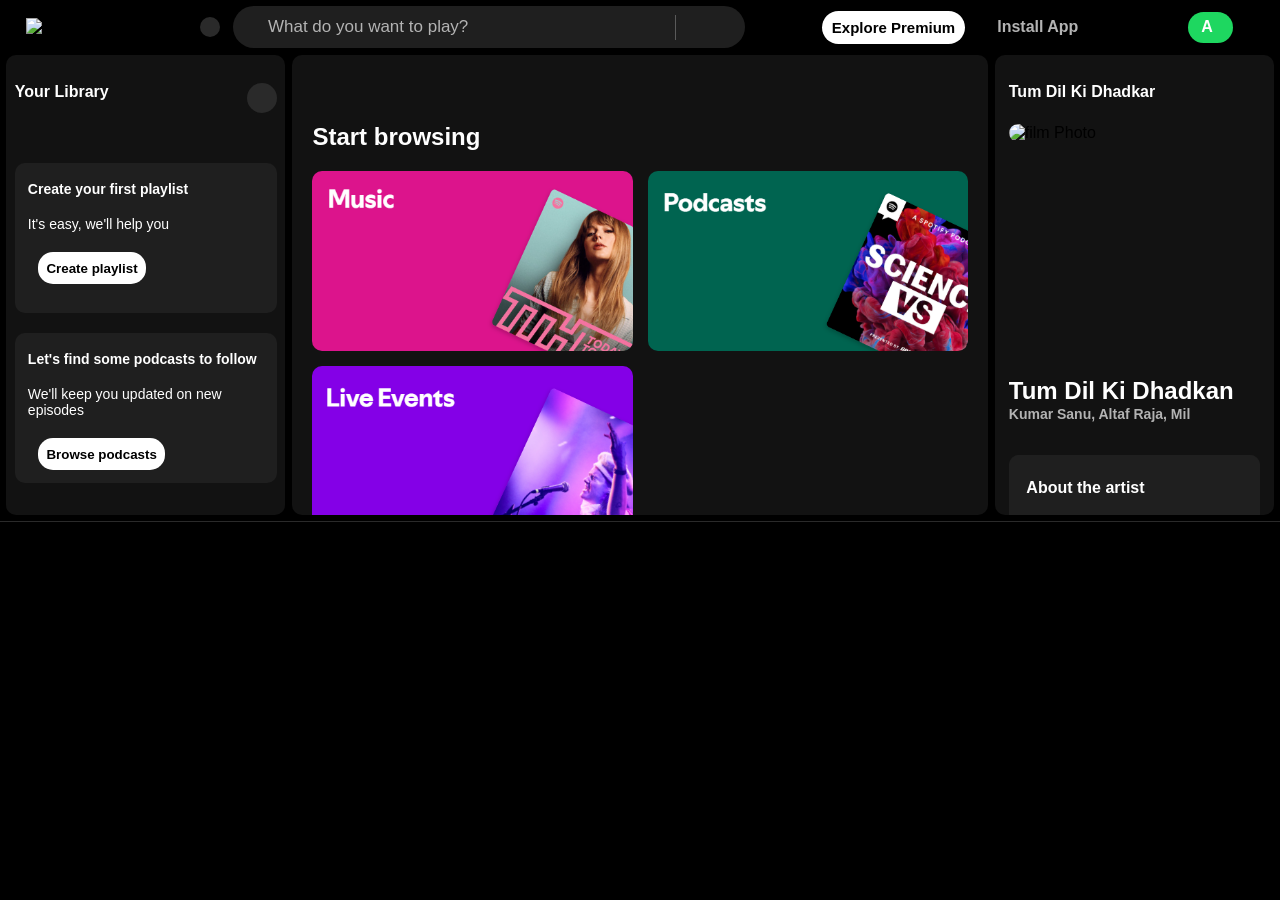
==== browser.html @ c5cc1c3a "Project Completed" ====
<!DOCTYPE HTML>
<html>
	<head>
		<title>
			Spotify Clone
		</title>

			<link rel="stylesheet" href="https://cdnjs.cloudflare.com/ajax/libs/remixicon/4.6.0/remixicon.css" integrity="sha512-kJlvECunwXftkPwyvHbclArO8wszgBGisiLeuDFwNM8ws+wKIw0sv1os3ClWZOcrEB2eRXULYUsm8OVRGJKwGA==" crossorigin="anonymous" referrerpolicy="no-referrer" />
			<link href="https://cdn.jsdelivr.net/npm/remixicon@4.6.0/fonts/remixicon.css" rel="stylesheet">
			<link href="https://fonts.googleapis.com/css2?family=Playfair+Display:wght@600;700&display=swap" rel="stylesheet">
			<link rel="stylesheet" href="https://cdnjs.cloudflare.com/ajax/libs/font-awesome/6.4.0/css/all.min.css">
			<link rel = "icon" href = "https://static.vecteezy.com/system/resources/previews/023/986/728/non_2x/spotify-logo-spotify-logo-transparent-spotify-icon-transparent-free-free-png.png"> 	
			
		<style>
			body
			{
				margin:0;
				padding:0;
				font-family: Arial, sans-serif;
				background-color:#000000;
			}
			nav
			{
				width:100%;
				background-color:#000000;
				display:flex;
				align-items:center;
				padding-top:.5%;
			}
			.n_logo
			{
				padding:10px 0;
				margin-left:2%;
			}
			.home_logo
			{
				border-radius:100%;
				background-color:#2A2A2A;
				padding:10px;
				margin-left:6%;
				font-size:24px;
				color:white;
			}
			.home_logo a
			{
				text-decoration:none;
				color:white;
			}
			.home_logo a:hover
			{ 
				color:white;
			}			
			.input_box
			{
				width:40%;
				background-color:#1F1F1F;
				display:flex;
				align-items:center;
				border-radius:30px;
				margin-left:1%;
			}
			.input_box:hover
			{
				background-color:#2A2A2A;
			}
			.search
			{
				padding:10px;
				font-size:24px;
				color:#B3B3B3;
				display:flex;
				align-items:center;
			}
			.input
			{
				height:40px;
				width:80%;
				padding-left:2%;
				background-color:#1F1F1F;
				border:none;
				font-size:17px;
				color:#1ED760;
			}
			input::placeholder
			{
				color:#B3B3B3;
			}
			.all-hover:hover
			{
				background-color:#2A2A2A;
			}			
			.divider
			{
				border-left:1px solid #5A5A5A;
				height:25px;
			}
			.legal_area ul li a,.folder_hover a,.hover_white a
			{
				text-decoration:none;
				color:#B3B3B3;
			}
			.folder_hover a:hover,.hover_white a:hover
			{
				color:white;
			}			
			.pre
			{
				padding:8px 10px;
				background-color:white;				
				border-radius:30px;
				font-size:15px;
				margin-left:6%;
				color:black;
			}
			.pre a
			{
				text-decoration:none;
				color:black;				
			}
			.pre a :hover,.pre:hover
			{
				color:#1F1F1F;
				font-size:15px;
				background-color:gray;
			}
			.pres
			{
				color:#B3B3B3;
				height:10%;
				width:7.5%;
				border-radius:12px;
				padding-bottom:0.5%;
				padding-top:0.5%;
				padding-left:0.5%;
				padding-right:0.5%;
				font-size:16px;
				margin-left:2%;
			}
			.press
			{
				color:#B3B3B3;				
				padding:3px;
				font-size:20px;
				margin-left:-4%;
				margin-left:2%;
			}
			.presss
			{
				color:white;
				height:10%;
				width:2%;
				border-radius:20px;
				padding-bottom:0.5%;
				padding-top:0.5%;
				padding-left:1%;
				padding-right:0.5%;
				font-size:16px;
				margin-left:2%;
				background-color:#1ED760;
			}
			main
			{
				padding:.5%;
				display:flex;
				justify-content:space-between;
				align-items:center;
			}
			.left-aside
			{
				width:22%;
				height:460px;
				background-color:#121212;
				border-radius:10px;
				color:white;
			}
			.left-aside-grid
			{
				display:grid;
				padding:8% 3%;
				grid-template-columns:auto;
				gap:20px;
			}
			.left_grid1
			{
				background-color:#1F1F1F;
				color:white;
				border-radius:10px;
				height:150px;
				padding:0 5%;
				font-size:14px;
			}
			.left_heading
			{
				display:flex;
				justify-content:space-between;
				padding:10% 3%;
				font-weight:550;
			}
			.plus_icon
			{
				height:30px;
				width:30px;
				border-radius:100%;
				font-size:25px;
				display:flex;
				align-items:center;
				justify-content:center;
				color:#B3B3B3;
				background-color:#2A2A2A;
			}
			.butn_area
			{
				padding:10px;
				margin-top:10px;
			}
			.creat_play_list_btn
			{
				padding:4%;
				background-color:white;
				border:none;
				border-radius:15px;
				font-weight:550;
			}
			.main_section
			{
				width:55%;
				background-color:#121212;
				border-radius:10px;
				height:460px;
				overflow-x:hidden;
				overflow-y:scroll;
				display:flex;
				justify-content:center;			
			}
			.main_section::-webkit-scrollbar
			{
				width:8px;
			}
			.main_section::-webkit-scrollbar-track 
			{
				border-radius:10px;
			}
			.main_section::-webkit-scrollbar-thumb 
			{
				background-color:#898989;
				border-radius:10px;
				height:5px;
				width:20px;
			}
			.overflow_box
			{
				width:100%;
				position:relative;
				background-color:#121212;
			}
			.main_containt_box
			{
				width:100%;
				position:relative;
				background-color:#121212;
			}
			.all_area
			{
				width:100%;
				display:flex;			
				position:sticky;
				top:0;
				
			}
			.music_area
			{
				display:flex;
				align-items:center;
				justify-content:space-between;
				width:33%;
			}
			.all_box1
			{
				background-color:#2A2A2A;
				padding:4%;
				border-radius:20px;
				color:white;
			}
			.main_box
			{
				padding:0% 8%;
			}
			.top_two
			{
				width:100%;
				display:flex;
				gap:4%;
			}
			.box_one
			{
				width:48%;
				background-color:#1F1F1F;
				height:50px;
				display:flex;
				align-items:center;
				font-weight:550;
				font-size:14px;
				color:white;
			}
			.main_img
			{
				width:50px;
				height:50px;
				margin-right:5px;
			}
			.Getting_started
			{
				width:70%;
				margin-top:50px;
				height:280px;
			}
			.getting_heading
			{
				width:100%;
				height:50px;
				display:flex;
				align-items:center;
				justify-content:space-between;
			}
			.font
			{
				font-size:24px;
				font-weight:550;
				color:white;
			}
			.font2
			{
				font-size:20px;
				color:#B3B3B3;
			}
			.like
			{
				padding:10px;
				margin-top:10px;
				width:100%;
				display:flex;
				align-items:center;
				justify-content:space-between;
				color:white;
			}
			.scroll_bar_area
			{
				width:100%;
				display:flex;
				align-items:center;
				flex-direction:row;
				overflow-y:hidden;
				overflow-x:scroll;
				scrollbar-width:none;
				gap:20px;
			}
			.item_area
			{
				padding:10px;
				border-radius:10px;
				color:white;
			}
			.item_area:hover
			{
				background-color:#727272;
			}
			.item_img
			{
				width:154px;
				height:154px;
				border-radius:10px;
			}
			.item_date
			{
				font-size:13px;
				color:#B3B3B3;
			}
			.bold
			{
				font-weight:550;
				color:white;
			}
			.coloumns_area
			{
				display:flex;
				justify-content:space-between;
				background-color:#121212;
				padding:20px;				
			}
			.column1
			{
				background-color:transparent;
				display:flex;
				flex-direction:column;
				width:16%;
			}
			.column1 h5,.right_top_heading
			{
				font-size:16px;
				font-weight:700;
				margin-bottom:18px;
				color:#FFFFFF;				
			}
			.column1 ul
			{
				list-style:none;
				background-color:transparent;
				padding:0;
			}
			.column1 ul li
			{
				margin-bottom:15px;
			}
			.column1 ul li a
			{
				text-decoration:none;
				color:#B3B3B3;
				font-weight:500;
				font-size:15px;
			}
			.column1 ul li a:hover
			{
				color:#FFFFFF;
			}
			.footer
			{
				background-color:#000000;
				border-top:1px solid #2A2A2A;
				width:100%;
				height:50px;
			}
			.social-links
			{
				display:flex;
				justify-content:center;
				align-items:center;
				gap:12px;
			}
			.social-links a {
				color: white;
				font-size: 20px;
				text-decoration: none;
			}
			.social-links div
			{	
				background-color:#2A2A2A;
				width:35px;
				height:35px;
				border-radius:100%;
				padding:2%;
				display:flex;
				justify-content:center;
				align-items:center;
				margin-top:25px;	
			}
			.social-links div:hover
			{	
				background-color:#727272;	
			}
			.hr-line
			{
				margin:0% 3%;
				border:1px solid #292929;
			}
			.last_foo
			{
				display:flex;				
			}
			.legal_area
			{				 				
				width:75%;
			}
			.legal_area ul
			{
				list-style:none;				
				display:flex;
				align-items:center;
				flex-wrap:wrap;
				gap:10px;
				padding:0% 3%;
			}
			.legal_area ul li a
			{
				text-decoration:none;
				color:#B3B3B3;
			}
			.legal_area ul li a:hover
			{
				color:#FFFFFF;
			}
			.copy_right
			{
				width:30%;
				display:flex;
				align-items:start;
				justify-content:right;
				padding-right:2%;
			}
			.right_aside
			{
				width:22%;
				height:460px;
				background-color:#121212;
				border-radius:10px;
				overflow-x:hidden;
				overflow-y:scroll;				
			}
			.right_aside::-webkit-scrollbar
			{
				width:8px;
			}
			.right_aside::-webkit-scrollbar-track 
			{
				border-radius:10px;
			}
			.right_aside::-webkit-scrollbar-thumb 
			{
				background-color:#898989;
				border-radius:10px;
				height:5px;
				width:20px;
			}			
			.scrolling_area
			{
				background-color:#121212;
				padding:10% 5%;
			}
			.right_top_heading
			{
				padding-bottom:2%;
			}
			.right_img1
			{
				height:245px;
				border-radius:10px;
			}
			._2ndheading
			{
				font-size:14px;
				color:#B3B3B3;
			}
			.top1
			{
				font-size:24px;
			}
			.headind2
			{
				padding:5% 0;
				line-height:20px;
			}
			.about_artist
			{
				background-color:#1F1F1F;
				border-radius:10px;
			}
			.about_backg
			{
				background-image:url("https://i.scdn.co/image/ab6761670000de4af40deddcf203954086d4c8c3");
				background-size:cover;
				height:155px;
				padding-top:1%;
				padding-left:7%;
				color:white;		
			    border-top-left-radius: 10px;
			    border-top-right-radius: 10px;				
			}
			.grid-items{
				background-color:#1F1F1F;
			}
			.discp
			{
				padding:5% 5%;
				color:white;
				padding-top:0;
			}
			.disp_area1
			{
				display:flex;
				align-items:Center;
				justify-content:space-between;
			}
			.descprition
			{
				font-size:15px;
				color:gray;
			}
			.follow_button button
			{
				padding:5px 10px;
				color:white;
				background-color:#121212;
				border:1px solid white;	
				border-radius:20px;
				font-weight:bold;
			}
			.gap
			{
				margin-top:15px;
			}
			.search_area
			{
				padding:7% 3%;	
				color:white;
			}
			.grid_area_contener
			{
				display:grid;
				grid-template-columns: auto auto ;				
				gap:15px;
				margin-bottom:10%;
			}
			.grid_area_contener img,.grid_area_contener_all img
			{
				border-radius:10px;
				height:180px;
				width:100%;
			}
			.grid_area_contener_all
			{
				display:grid;
				grid-template-columns:auto auto;
				gap:15px;
			}
			
		</style>
	</head>

	<body>
		<header>
			<nav>
				<div class="n_logo">
					<img
						alt="spotify-logo"
						height="33"
						width="33"
						src="https://storage.googleapis.com/pr-newsroom-wp/1/2023/05/Spotify_Primary_Logo_RGB_White.png">
				</div>
				<div class="home_logo">
					<a href="index.html">
						<i class="ri-home-5-fill"></i>
					</a>
				</div>
				<div class="input_box">
					<div class="search">
						<i class="ri-search-line"></i>
					</div>
					<input
						class="input"
						type="text"
						placeholder=" What do you want to play? ">
					<div class="divider">
					</div>
					<div class="search">
						<a ><i class="ri-folder-open-line"></i></a>
					</div>
				</div>
				<div class="pre">
					<a href="explore_prem.html">
						<b>Explore Premium</b>
					</a>
				</div>
				<div class="hover_white pres">
					<a href="explore_prem.html">						
						<b>Install App</b>
					</a>
				</div>
				<div class="press hover_white">
					<a href="#">
						<i class="ri-notification-4-line"></i>
					</a>
				</div>
				<div class="press hover_white">
					<a href="#">
						<i class="ri-team-fill"></i>
					</a>
				</div>
				<div class="presss">
					<b>
						A
					</b>
				</div>
			</nav>
		</header>
		
		<main>
			<aside class="left-aside">
				<div class="left_heading">
					<span>
						Your Library
					</span>

					<div class="plus_icon hover_white">
						<a href="#">
							<i class="ri-add-large-line"></i>
						</a>
					</div>
				</div>
				<div class="left-aside-grid">
					<div class="left_grid1">
						<h4>
							Create your first playlist
						</h4>
						<span>
							It's easy, we'll help you
						</span>
						<div class="butn_area">
							<button class="creat_play_list_btn">
								Create playlist
							</button>
						</div>
					</div>
					<div class="left_grid1">
						<h4>
							Let's find some podcasts to follow
						</h4>
						<span>
							We'll keep you updated on new episodes
						</span>
						<div class="butn_area">
							<button class="creat_play_list_btn">
								Browse podcasts
							</button>
						</div>
					</div>
				</div>
			</aside>

			<section class="main_section">
				<div class="overflow_box">
					<div class="search_area">
							<h2>Start browsing</h2>
						<div class="grid_area_contener">
								<img src="spotify-brw.png">
						
								<img src="spotify-brw2.png">
						
								<img src="spotify-brw3.png">
						</div>
						<h2>Browser all</h2>
						<div class="grid_area_contener_all">
								<img src="spotify-brw.png">						
								<img src="spotify-brw2.png">				
								<img src="spotify-brw3.png">
								<img src="spotify-brw3.png">
								<img src="spotify-brw.png">
								<img src="spotify-brw.png">					
								<img src="spotify-brw2.png">					
								<img src="spotify-brw3.png">
								<img src="spotify-brw.png">						
								<img src="spotify-brw2.png">						
								<img src="spotify-brw3.png">
								<img src="spotify-brw.png">						
								<img src="spotify-brw2.png">						
								<img src="spotify-brw3.png">
								<img src="spotify-brw.png">						
								<img src="spotify-brw2.png">						
								<img src="spotify-brw3.png">
								<img src="spotify-brw.png">						
								<img src="spotify-brw2.png">						
								<img src="spotify-brw3.png">						
						</div>
					</div>					
					<footer class="footer2">
						<div class="coloumns_area">
							<!-- Column 1 -->
							<div class="column1">
								<h5>Company</h5>
								<ul>
									<li>
										<a href="#">About</a>
									</li>
									<li>
										<a href="#">Jobs</a>
									</li>
									<li>
										<a href="#">For the Record</a>
									</li>
								</ul>
							</div>
							<!-- Column 2 -->
							<div class="column1">
								<h5>Communities</h5>
								<ul>
									<li>
										<a href="#">For Artists</a>
									</li>
									<li>
										<a href="#">Developers</a>
									</li>
									<li>
										<a href="#">Advertising</a>
									</li>
									<li>
										<a href="#">Investors</a>
									</li>
									<li>
										<a href="#">Vendors</a>
									</li>
								</ul>
							</div>
							<!-- Column 3 -->
							<div class="column1">
								<h5>Useful links</h5>
								<ul>
									<li>
										<a href="#">Support</a>
									</li>
									<li>
										<a href="#">Free Mobile App</a>
									</li>
									<li>
										<a href="#">Popular by Country</a>
									</li>
									<li>
										<a href="#">Import your music</a>
									</li>
								</ul>
							</div>
							<!-- Column 4 -->
							<div class="column1">
								<h5>Spotify Plans</h5>
								<ul>
									<li>
										<a href="#">Premium Individual</a>
									</li>
									<li>
										<a href="#">Premium Duo</a>
									</li>
									<li>
										<a href="#">Premium Family</a>
									</li>
									<li>
										<a href="#">Premium Student</a>
									</li>
									<li>
										<a href="#">Spotify Free</a>
									</li>
								</ul>
							</div>
							<!-- Column 5 -->
							<div class="column1">						
								<div class="social-links">
									<a href="#"><div><i class="fa-brands fa-linkedin"></i></div></a>
									<a href="#"><div><i class="fa-brands fa-instagram"></i></div></a>
									<a href="#"><div><i class="fa-brands fa-facebook-f"></i></div></a>
								</div>								
							</div>
						</div>
						<hr class="hr-line">
						<div class="last_foo">
							<div class="legal_area">
								<ul>
									<li>								
										<a href="#Legal">Legal</a>
									</li>	
									<li>								
										<a href="#Safety">Safety & Privacy Center</a>
									</li>	
									<li>								
										<a href="#Privacy">Privacy Policy</a>
									</li>	
									<li>								
										<a href="#Cookies">Cookies</a>
									</li>	
									<li>								
										<a href="#About">About Ads</a>
									</li>	
									<li>								
										<a href="#Accessibility">Accessibility</a>
									</li>								
								</ul>
							</div>
							<div class="copy_right legal_area">
								<ul>
									<li>
										<a href="#copy-right">&copy; 2026 Spotify AB</a>
									</li>
								</ul>
							</div>
						</div>
					</footer>
				</div>
			</section>
			<aside class="right_aside">
				<div class="scrolling_area">
					<div class="right_top_heading">
						<span>Tum Dil Ki Dhadkar</span>
					</div>
					<div class="right_img1">
						<img class="right_img1" alt="film Photo" width="100%" height="100%" src="https://i.scdn.co/image/ab67616d0000b273f20a8091d4cecdba6003d4ca">
					</div>
					<div class="right_top_heading top1 headind2">
						<span>Tum Dil Ki Dhadkan</span>
						<span class="_2ndheading">Kumar Sanu, Altaf Raja, Mil</span>
					</div>
					<div class="about_artist">
						<div class="about_backg grid-items">
							<div>
								<h4>About the artist</h4>
							</div>
						</div>
						<div class="discp">
							<h4>Kumar Sanu</h4>
							<div class="disp_area1">
								<div class="descprition">
									<div>
										16,862,259
									</div>
									<div>
										monthly listeners
									</div>
								</div>
								<div class="follow_button">
									<button>
										Follow
									</button>
								</div>
							</div>
							<div class="descprition gap">
								<span>
									Kumar Sanu (b. October 20th
									1957) is one of the most popular
									and prolific singers in Bollywood...
								</span>
							</div>
						</div>
					</div>
				</div>
			</aside>
		</main>
		<footer class="footer">

		</footer>
	</body>
</html>
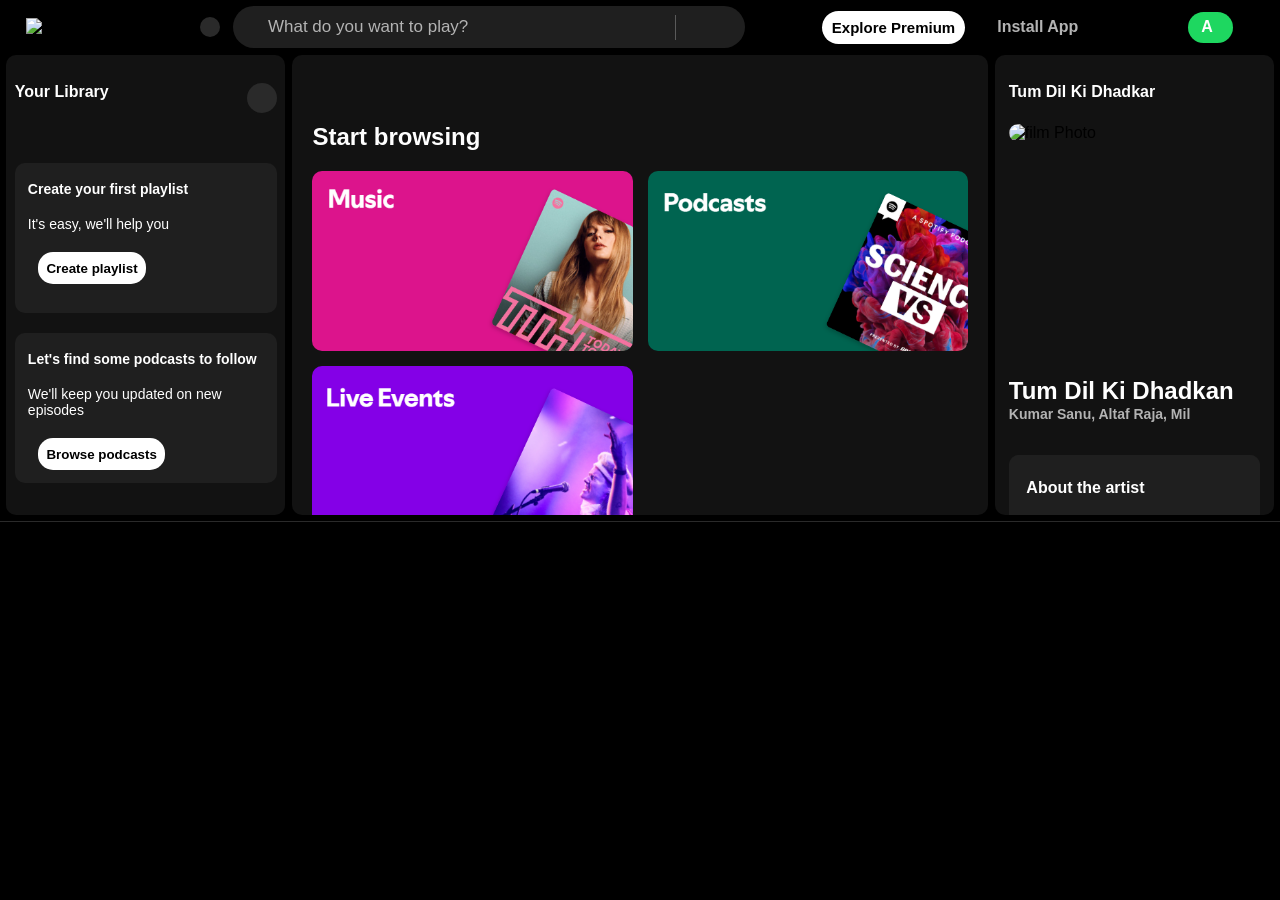
==== commit 636bb7c1: "Organized HTML and CSS into separate files" ====
--- a/browser.html
+++ b/browser.html
@@ -10,619 +10,7 @@
 			<link href="https://fonts.googleapis.com/css2?family=Playfair+Display:wght@600;700&display=swap" rel="stylesheet">
 			<link rel="stylesheet" href="https://cdnjs.cloudflare.com/ajax/libs/font-awesome/6.4.0/css/all.min.css">
 			<link rel = "icon" href = "https://static.vecteezy.com/system/resources/previews/023/986/728/non_2x/spotify-logo-spotify-logo-transparent-spotify-icon-transparent-free-free-png.png"> 	
-			
-		<style>
-			body
-			{
-				margin:0;
-				padding:0;
-				font-family: Arial, sans-serif;
-				background-color:#000000;
-			}
-			nav
-			{
-				width:100%;
-				background-color:#000000;
-				display:flex;
-				align-items:center;
-				padding-top:.5%;
-			}
-			.n_logo
-			{
-				padding:10px 0;
-				margin-left:2%;
-			}
-			.home_logo
-			{
-				border-radius:100%;
-				background-color:#2A2A2A;
-				padding:10px;
-				margin-left:6%;
-				font-size:24px;
-				color:white;
-			}
-			.home_logo a
-			{
-				text-decoration:none;
-				color:white;
-			}
-			.home_logo a:hover
-			{ 
-				color:white;
-			}			
-			.input_box
-			{
-				width:40%;
-				background-color:#1F1F1F;
-				display:flex;
-				align-items:center;
-				border-radius:30px;
-				margin-left:1%;
-			}
-			.input_box:hover
-			{
-				background-color:#2A2A2A;
-			}
-			.search
-			{
-				padding:10px;
-				font-size:24px;
-				color:#B3B3B3;
-				display:flex;
-				align-items:center;
-			}
-			.input
-			{
-				height:40px;
-				width:80%;
-				padding-left:2%;
-				background-color:#1F1F1F;
-				border:none;
-				font-size:17px;
-				color:#1ED760;
-			}
-			input::placeholder
-			{
-				color:#B3B3B3;
-			}
-			.all-hover:hover
-			{
-				background-color:#2A2A2A;
-			}			
-			.divider
-			{
-				border-left:1px solid #5A5A5A;
-				height:25px;
-			}
-			.legal_area ul li a,.folder_hover a,.hover_white a
-			{
-				text-decoration:none;
-				color:#B3B3B3;
-			}
-			.folder_hover a:hover,.hover_white a:hover
-			{
-				color:white;
-			}			
-			.pre
-			{
-				padding:8px 10px;
-				background-color:white;				
-				border-radius:30px;
-				font-size:15px;
-				margin-left:6%;
-				color:black;
-			}
-			.pre a
-			{
-				text-decoration:none;
-				color:black;				
-			}
-			.pre a :hover,.pre:hover
-			{
-				color:#1F1F1F;
-				font-size:15px;
-				background-color:gray;
-			}
-			.pres
-			{
-				color:#B3B3B3;
-				height:10%;
-				width:7.5%;
-				border-radius:12px;
-				padding-bottom:0.5%;
-				padding-top:0.5%;
-				padding-left:0.5%;
-				padding-right:0.5%;
-				font-size:16px;
-				margin-left:2%;
-			}
-			.press
-			{
-				color:#B3B3B3;				
-				padding:3px;
-				font-size:20px;
-				margin-left:-4%;
-				margin-left:2%;
-			}
-			.presss
-			{
-				color:white;
-				height:10%;
-				width:2%;
-				border-radius:20px;
-				padding-bottom:0.5%;
-				padding-top:0.5%;
-				padding-left:1%;
-				padding-right:0.5%;
-				font-size:16px;
-				margin-left:2%;
-				background-color:#1ED760;
-			}
-			main
-			{
-				padding:.5%;
-				display:flex;
-				justify-content:space-between;
-				align-items:center;
-			}
-			.left-aside
-			{
-				width:22%;
-				height:460px;
-				background-color:#121212;
-				border-radius:10px;
-				color:white;
-			}
-			.left-aside-grid
-			{
-				display:grid;
-				padding:8% 3%;
-				grid-template-columns:auto;
-				gap:20px;
-			}
-			.left_grid1
-			{
-				background-color:#1F1F1F;
-				color:white;
-				border-radius:10px;
-				height:150px;
-				padding:0 5%;
-				font-size:14px;
-			}
-			.left_heading
-			{
-				display:flex;
-				justify-content:space-between;
-				padding:10% 3%;
-				font-weight:550;
-			}
-			.plus_icon
-			{
-				height:30px;
-				width:30px;
-				border-radius:100%;
-				font-size:25px;
-				display:flex;
-				align-items:center;
-				justify-content:center;
-				color:#B3B3B3;
-				background-color:#2A2A2A;
-			}
-			.butn_area
-			{
-				padding:10px;
-				margin-top:10px;
-			}
-			.creat_play_list_btn
-			{
-				padding:4%;
-				background-color:white;
-				border:none;
-				border-radius:15px;
-				font-weight:550;
-			}
-			.main_section
-			{
-				width:55%;
-				background-color:#121212;
-				border-radius:10px;
-				height:460px;
-				overflow-x:hidden;
-				overflow-y:scroll;
-				display:flex;
-				justify-content:center;			
-			}
-			.main_section::-webkit-scrollbar
-			{
-				width:8px;
-			}
-			.main_section::-webkit-scrollbar-track 
-			{
-				border-radius:10px;
-			}
-			.main_section::-webkit-scrollbar-thumb 
-			{
-				background-color:#898989;
-				border-radius:10px;
-				height:5px;
-				width:20px;
-			}
-			.overflow_box
-			{
-				width:100%;
-				position:relative;
-				background-color:#121212;
-			}
-			.main_containt_box
-			{
-				width:100%;
-				position:relative;
-				background-color:#121212;
-			}
-			.all_area
-			{
-				width:100%;
-				display:flex;			
-				position:sticky;
-				top:0;
-				
-			}
-			.music_area
-			{
-				display:flex;
-				align-items:center;
-				justify-content:space-between;
-				width:33%;
-			}
-			.all_box1
-			{
-				background-color:#2A2A2A;
-				padding:4%;
-				border-radius:20px;
-				color:white;
-			}
-			.main_box
-			{
-				padding:0% 8%;
-			}
-			.top_two
-			{
-				width:100%;
-				display:flex;
-				gap:4%;
-			}
-			.box_one
-			{
-				width:48%;
-				background-color:#1F1F1F;
-				height:50px;
-				display:flex;
-				align-items:center;
-				font-weight:550;
-				font-size:14px;
-				color:white;
-			}
-			.main_img
-			{
-				width:50px;
-				height:50px;
-				margin-right:5px;
-			}
-			.Getting_started
-			{
-				width:70%;
-				margin-top:50px;
-				height:280px;
-			}
-			.getting_heading
-			{
-				width:100%;
-				height:50px;
-				display:flex;
-				align-items:center;
-				justify-content:space-between;
-			}
-			.font
-			{
-				font-size:24px;
-				font-weight:550;
-				color:white;
-			}
-			.font2
-			{
-				font-size:20px;
-				color:#B3B3B3;
-			}
-			.like
-			{
-				padding:10px;
-				margin-top:10px;
-				width:100%;
-				display:flex;
-				align-items:center;
-				justify-content:space-between;
-				color:white;
-			}
-			.scroll_bar_area
-			{
-				width:100%;
-				display:flex;
-				align-items:center;
-				flex-direction:row;
-				overflow-y:hidden;
-				overflow-x:scroll;
-				scrollbar-width:none;
-				gap:20px;
-			}
-			.item_area
-			{
-				padding:10px;
-				border-radius:10px;
-				color:white;
-			}
-			.item_area:hover
-			{
-				background-color:#727272;
-			}
-			.item_img
-			{
-				width:154px;
-				height:154px;
-				border-radius:10px;
-			}
-			.item_date
-			{
-				font-size:13px;
-				color:#B3B3B3;
-			}
-			.bold
-			{
-				font-weight:550;
-				color:white;
-			}
-			.coloumns_area
-			{
-				display:flex;
-				justify-content:space-between;
-				background-color:#121212;
-				padding:20px;				
-			}
-			.column1
-			{
-				background-color:transparent;
-				display:flex;
-				flex-direction:column;
-				width:16%;
-			}
-			.column1 h5,.right_top_heading
-			{
-				font-size:16px;
-				font-weight:700;
-				margin-bottom:18px;
-				color:#FFFFFF;				
-			}
-			.column1 ul
-			{
-				list-style:none;
-				background-color:transparent;
-				padding:0;
-			}
-			.column1 ul li
-			{
-				margin-bottom:15px;
-			}
-			.column1 ul li a
-			{
-				text-decoration:none;
-				color:#B3B3B3;
-				font-weight:500;
-				font-size:15px;
-			}
-			.column1 ul li a:hover
-			{
-				color:#FFFFFF;
-			}
-			.footer
-			{
-				background-color:#000000;
-				border-top:1px solid #2A2A2A;
-				width:100%;
-				height:50px;
-			}
-			.social-links
-			{
-				display:flex;
-				justify-content:center;
-				align-items:center;
-				gap:12px;
-			}
-			.social-links a {
-				color: white;
-				font-size: 20px;
-				text-decoration: none;
-			}
-			.social-links div
-			{	
-				background-color:#2A2A2A;
-				width:35px;
-				height:35px;
-				border-radius:100%;
-				padding:2%;
-				display:flex;
-				justify-content:center;
-				align-items:center;
-				margin-top:25px;	
-			}
-			.social-links div:hover
-			{	
-				background-color:#727272;	
-			}
-			.hr-line
-			{
-				margin:0% 3%;
-				border:1px solid #292929;
-			}
-			.last_foo
-			{
-				display:flex;				
-			}
-			.legal_area
-			{				 				
-				width:75%;
-			}
-			.legal_area ul
-			{
-				list-style:none;				
-				display:flex;
-				align-items:center;
-				flex-wrap:wrap;
-				gap:10px;
-				padding:0% 3%;
-			}
-			.legal_area ul li a
-			{
-				text-decoration:none;
-				color:#B3B3B3;
-			}
-			.legal_area ul li a:hover
-			{
-				color:#FFFFFF;
-			}
-			.copy_right
-			{
-				width:30%;
-				display:flex;
-				align-items:start;
-				justify-content:right;
-				padding-right:2%;
-			}
-			.right_aside
-			{
-				width:22%;
-				height:460px;
-				background-color:#121212;
-				border-radius:10px;
-				overflow-x:hidden;
-				overflow-y:scroll;				
-			}
-			.right_aside::-webkit-scrollbar
-			{
-				width:8px;
-			}
-			.right_aside::-webkit-scrollbar-track 
-			{
-				border-radius:10px;
-			}
-			.right_aside::-webkit-scrollbar-thumb 
-			{
-				background-color:#898989;
-				border-radius:10px;
-				height:5px;
-				width:20px;
-			}			
-			.scrolling_area
-			{
-				background-color:#121212;
-				padding:10% 5%;
-			}
-			.right_top_heading
-			{
-				padding-bottom:2%;
-			}
-			.right_img1
-			{
-				height:245px;
-				border-radius:10px;
-			}
-			._2ndheading
-			{
-				font-size:14px;
-				color:#B3B3B3;
-			}
-			.top1
-			{
-				font-size:24px;
-			}
-			.headind2
-			{
-				padding:5% 0;
-				line-height:20px;
-			}
-			.about_artist
-			{
-				background-color:#1F1F1F;
-				border-radius:10px;
-			}
-			.about_backg
-			{
-				background-image:url("https://i.scdn.co/image/ab6761670000de4af40deddcf203954086d4c8c3");
-				background-size:cover;
-				height:155px;
-				padding-top:1%;
-				padding-left:7%;
-				color:white;		
-			    border-top-left-radius: 10px;
-			    border-top-right-radius: 10px;				
-			}
-			.grid-items{
-				background-color:#1F1F1F;
-			}
-			.discp
-			{
-				padding:5% 5%;
-				color:white;
-				padding-top:0;
-			}
-			.disp_area1
-			{
-				display:flex;
-				align-items:Center;
-				justify-content:space-between;
-			}
-			.descprition
-			{
-				font-size:15px;
-				color:gray;
-			}
-			.follow_button button
-			{
-				padding:5px 10px;
-				color:white;
-				background-color:#121212;
-				border:1px solid white;	
-				border-radius:20px;
-				font-weight:bold;
-			}
-			.gap
-			{
-				margin-top:15px;
-			}
-			.search_area
-			{
-				padding:7% 3%;	
-				color:white;
-			}
-			.grid_area_contener
-			{
-				display:grid;
-				grid-template-columns: auto auto ;				
-				gap:15px;
-				margin-bottom:10%;
-			}
-			.grid_area_contener img,.grid_area_contener_all img
-			{
-				border-radius:10px;
-				height:180px;
-				width:100%;
-			}
-			.grid_area_contener_all
-			{
-				display:grid;
-				grid-template-columns:auto auto;
-				gap:15px;
-			}
-			
-		</style>
+			<link rel="stylesheet" href="browser.css">
 	</head>
 
 	<body>
--- a/browser.css
+++ b/browser.css
@@ -0,0 +1,629 @@
+	body
+	{
+		margin:0;
+		padding:0;
+		font-family: Arial, sans-serif;
+		background-color:#000000;
+	}
+	nav
+	{
+		width:100%;
+		background-color:#000000;
+		display:flex;
+		align-items:center;
+		padding-top:.5%;
+	}
+	.n_logo
+	{
+		padding:10px 0;
+		margin-left:2%;
+	}
+	.home_logo
+	{
+		border-radius:100%;
+		background-color:#2A2A2A;
+		padding:10px;
+		margin-left:6%;
+		font-size:24px;
+		color:white;
+	}
+	.home_logo a
+	{
+		text-decoration:none;
+		color:white;
+	}
+	.home_logo a:hover
+	{ 
+		color:white;
+	}			
+	.input_box
+	{
+		width:40%;
+		background-color:#1F1F1F;
+		display:flex;
+		align-items:center;
+		border-radius:30px;
+		margin-left:1%;
+	}
+	.input_box:hover
+	{
+		background-color:#2A2A2A;
+	}
+	.search
+	{
+		padding:10px;
+		font-size:24px;
+		color:#B3B3B3;
+		display:flex;
+		align-items:center;
+	}
+	.input
+	{
+		height:40px;
+		width:80%;
+		padding-left:2%;
+		background-color:#1F1F1F;
+		border:none;
+		font-size:17px;
+		color:#1ED760;
+	}
+	input::placeholder
+	{
+		color:#B3B3B3;
+	}
+	.all-hover:hover
+	{
+		background-color:#2A2A2A;
+	}			
+	.divider
+	{
+		border-left:1px solid #5A5A5A;
+		height:25px;
+	}
+	.legal_area ul li a,.folder_hover a,.hover_white a
+	{
+		text-decoration:none;
+		color:#B3B3B3;
+	}
+	.folder_hover a:hover,.hover_white a:hover
+	{
+		color:white;
+	}			
+	.pre
+	{
+		padding:8px 10px;
+		background-color:white;				
+		border-radius:30px;
+		font-size:15px;
+		margin-left:6%;
+		color:black;
+	}
+	.pre a
+	{
+		text-decoration:none;
+		color:black;				
+	}
+	.pre a :hover,.pre:hover
+	{
+		color:#1F1F1F;
+		font-size:15px;
+		background-color:gray;
+	}
+	.pres
+	{
+		color:#B3B3B3;
+		height:10%;
+		width:7.5%;
+		border-radius:12px;
+		padding-bottom:0.5%;
+		padding-top:0.5%;
+		padding-left:0.5%;
+		padding-right:0.5%;
+		font-size:16px;
+		margin-left:2%;
+	}
+	.press
+	{
+		color:#B3B3B3;				
+		padding:3px;
+		font-size:20px;
+		margin-left:-4%;
+		margin-left:2%;
+	}
+	.presss
+	{
+		color:white;
+		height:10%;
+		width:2%;
+		border-radius:20px;
+		padding-bottom:0.5%;
+		padding-top:0.5%;
+		padding-left:1%;
+		padding-right:0.5%;
+		font-size:16px;
+		margin-left:2%;
+		background-color:#1ED760;
+	}
+	main
+	{
+		padding:.5%;
+		display:flex;
+		justify-content:space-between;
+		align-items:center;
+	}
+	.left-aside
+	{
+		width:22%;
+		height:460px;
+		background-color:#121212;
+		border-radius:10px;
+		color:white;
+	}
+	.left-aside-grid
+	{
+		display:grid;
+		padding:8% 3%;
+		grid-template-columns:auto;
+		gap:20px;
+	}
+	.left_grid1
+	{
+		background-color:#1F1F1F;
+		color:white;
+		border-radius:10px;
+		height:150px;
+		padding:0 5%;
+		font-size:14px;
+	}
+	.left_heading
+	{
+		display:flex;
+		justify-content:space-between;
+		padding:10% 3%;
+		font-weight:550;
+	}
+	.plus_icon
+	{
+		height:30px;
+		width:30px;
+		border-radius:100%;
+		font-size:25px;
+		display:flex;
+		align-items:center;
+		justify-content:center;
+		color:#B3B3B3;
+		background-color:#2A2A2A;
+	}
+	.butn_area
+	{
+		padding:10px;
+		margin-top:10px;
+	}
+	.creat_play_list_btn
+	{
+		padding:4%;
+		background-color:white;
+		border:none;
+		border-radius:15px;
+		font-weight:550;
+	}
+	.creat_play_list_btn:hover {
+		background-color: #D9D9D9;
+		cursor: pointer;
+	}		
+	.main_section
+	{
+		width:55%;
+		background-color:#121212;
+		border-radius:10px;
+		height:460px;
+		overflow-x:hidden;
+		overflow-y:scroll;
+		display:flex;
+		justify-content:center;			
+	}
+	.main_section::-webkit-scrollbar
+	{
+		width:8px;
+	}
+	.main_section::-webkit-scrollbar-track 
+	{
+		border-radius:10px;
+	}
+	.main_section::-webkit-scrollbar-thumb 
+	{
+		background-color:#898989;
+		border-radius:10px;
+		height:5px;
+		width:20px;
+	}
+	.main_section::-webkit-scrollbar-thumb:hover 
+	{
+		background-color:white;
+		cursor:pointer;
+	}		
+	.overflow_box
+	{
+		width:100%;
+		position:relative;
+		background-color:#121212;
+	}
+	.main_containt_box
+	{
+		width:100%;
+		position:relative;
+		background-color:#121212;
+	}
+	.all_area
+	{
+		width:100%;
+		display:flex;			
+		position:sticky;
+		top:0;
+		
+	}
+	.music_area
+	{
+		display:flex;
+		align-items:center;
+		justify-content:space-between;
+		width:33%;
+	}
+	.all_box1
+	{
+		background-color:#2A2A2A;
+		padding:4%;
+		border-radius:20px;
+		color:white;
+	}
+	.main_box
+	{
+		padding:0% 8%;
+	}
+	.top_two
+	{
+		width:100%;
+		display:flex;
+		gap:4%;
+	}
+	.box_one
+	{
+		width:48%;
+		background-color:#1F1F1F;
+		height:50px;
+		display:flex;
+		align-items:center;
+		font-weight:550;
+		font-size:14px;
+		color:white;
+	}
+	.main_img
+	{
+		width:50px;
+		height:50px;
+		margin-right:5px;
+	}
+	.Getting_started
+	{
+		width:70%;
+		margin-top:50px;
+		height:280px;
+	}
+	.getting_heading
+	{
+		width:100%;
+		height:50px;
+		display:flex;
+		align-items:center;
+		justify-content:space-between;
+	}
+	.font
+	{
+		font-size:24px;
+		font-weight:550;
+		color:white;
+	}
+	.font2
+	{
+		font-size:20px;
+		color:#B3B3B3;
+	}
+	.like
+	{
+		padding:10px;
+		margin-top:10px;
+		width:100%;
+		display:flex;
+		align-items:center;
+		justify-content:space-between;
+		color:white;
+	}
+	.scroll_bar_area
+	{
+		width:100%;
+		display:flex;
+		align-items:center;
+		flex-direction:row;
+		overflow-y:hidden;
+		overflow-x:scroll;
+		scrollbar-width:none;
+		gap:20px;
+	}
+	.item_area
+	{
+		padding:10px;
+		border-radius:10px;
+		color:white;
+	}
+	.item_area:hover
+	{
+		background-color:#727272;
+	}
+	.item_img
+	{
+		width:154px;
+		height:154px;
+		border-radius:10px;
+	}
+	.item_date
+	{
+		font-size:13px;
+		color:#B3B3B3;
+	}
+	.bold
+	{
+		font-weight:550;
+		color:white;
+	}
+	.coloumns_area
+	{
+		display:flex;
+		justify-content:space-between;
+		background-color:#121212;
+		padding:20px;				
+	}
+	.column1
+	{
+		background-color:transparent;
+		display:flex;
+		flex-direction:column;
+		width:16%;
+	}
+	.column1 h5,.right_top_heading
+	{
+		font-size:16px;
+		font-weight:700;
+		margin-bottom:18px;
+		color:#FFFFFF;				
+	}
+	.column1 ul
+	{
+		list-style:none;
+		background-color:transparent;
+		padding:0;
+	}
+	.column1 ul li
+	{
+		margin-bottom:15px;
+	}
+	.column1 ul li a
+	{
+		text-decoration:none;
+		color:#B3B3B3;
+		font-weight:500;
+		font-size:15px;
+	}
+	.column1 ul li a:hover
+	{
+		color:#FFFFFF;
+	}
+	.footer
+	{
+		background-color:#000000;
+		border-top:1px solid #2A2A2A;
+		width:100%;
+		height:50px;
+	}
+	.social-links
+	{
+		display:flex;
+		justify-content:center;
+		align-items:center;
+		gap:12px;
+	}
+	.social-links a {
+		color: white;
+		font-size: 20px;
+		text-decoration: none;
+	}
+	.social-links div
+	{	
+		background-color:#2A2A2A;
+		width:35px;
+		height:35px;
+		border-radius:100%;
+		padding:2%;
+		display:flex;
+		justify-content:center;
+		align-items:center;
+		margin-top:25px;	
+	}
+	.social-links div:hover
+	{	
+		background-color:#727272;	
+	}
+	.hr-line
+	{
+		margin:0% 3%;
+		border:1px solid #292929;
+	}
+	.last_foo
+	{
+		display:flex;				
+	}
+	.legal_area
+	{				 				
+		width:75%;
+	}
+	.legal_area ul
+	{
+		list-style:none;				
+		display:flex;
+		align-items:center;
+		flex-wrap:wrap;
+		gap:10px;
+		padding:0% 3%;
+	}
+	.legal_area ul li a
+	{
+		text-decoration:none;
+		color:#B3B3B3;
+	}
+	.legal_area ul li a:hover
+	{
+		color:#FFFFFF;
+	}
+	.copy_right
+	{
+		width:30%;
+		display:flex;
+		align-items:start;
+		justify-content:right;
+		padding-right:2%;
+	}
+	.right_aside
+	{
+		width:22%;
+		height:460px;
+		background-color:#121212;
+		border-radius:10px;
+		overflow-x:hidden;
+		overflow-y:scroll;				
+	}
+	.right_aside::-webkit-scrollbar
+	{
+		width:8px;
+	}
+	.right_aside::-webkit-scrollbar-track 
+	{
+		border-radius:10px;
+	}
+	.right_aside::-webkit-scrollbar-thumb 
+	{
+		background-color:#898989;
+		border-radius:10px;
+		height:5px;
+		width:20px;
+	}
+	.right_aside::-webkit-scrollbar-thumb:hover 
+	{
+		background-color:white;
+		cursor:pointer;
+	}		
+	.scrolling_area
+	{
+		background-color:#121212;
+		padding:10% 5%;
+	}
+	.right_top_heading
+	{
+		padding-bottom:2%;
+	}
+	.right_img1
+	{
+		height:245px;
+		border-radius:10px;
+	}
+	._2ndheading
+	{
+		font-size:14px;
+		color:#B3B3B3;
+	}
+	.top1
+	{
+		font-size:24px;
+	}
+	.headind2
+	{
+		padding:5% 0;
+		line-height:20px;
+	}
+	.about_artist
+	{
+		background-color:#1F1F1F;
+		border-radius:10px;
+	}
+	.about_backg
+	{
+		background-image:url("https://i.scdn.co/image/ab6761670000de4af40deddcf203954086d4c8c3");
+		background-size:cover;
+		height:155px;
+		padding-top:1%;
+		padding-left:7%;
+		color:white;		
+		border-top-left-radius: 10px;
+		border-top-right-radius: 10px;				
+	}
+	.grid-items{
+		background-color:#1F1F1F;
+	}
+	.discp
+	{
+		padding:5% 5%;
+		color:white;
+		padding-top:0;
+	}
+	.disp_area1
+	{
+		display:flex;
+		align-items:Center;
+		justify-content:space-between;
+	}
+	.descprition
+	{
+		font-size:15px;
+		color:gray;
+	}
+	.follow_button button
+	{
+		padding:5px 10px;
+		color:white;
+		background-color:#121212;
+		border:1px solid white;	
+		border-radius:20px;
+		font-weight:bold;
+	}
+	.follow_button button:hover
+	{
+		background-color:white;
+		color:black;
+		cursor:pointer;
+	}		
+	.gap
+	{
+		margin-top:15px;
+	}
+	.search_area
+	{
+		padding:7% 3%;	
+		color:white;
+	}
+	.grid_area_contener
+	{
+		display:grid;
+		grid-template-columns: auto auto ;				
+		gap:15px;
+		margin-bottom:10%;
+	}
+	.grid_area_contener img,.grid_area_contener_all img
+	{
+		border-radius:10px;
+		height:180px;
+		width:100%;
+	}
+	.grid_area_contener_all
+	{
+		display:grid;
+		grid-template-columns:auto auto;
+		gap:15px;
+	}
